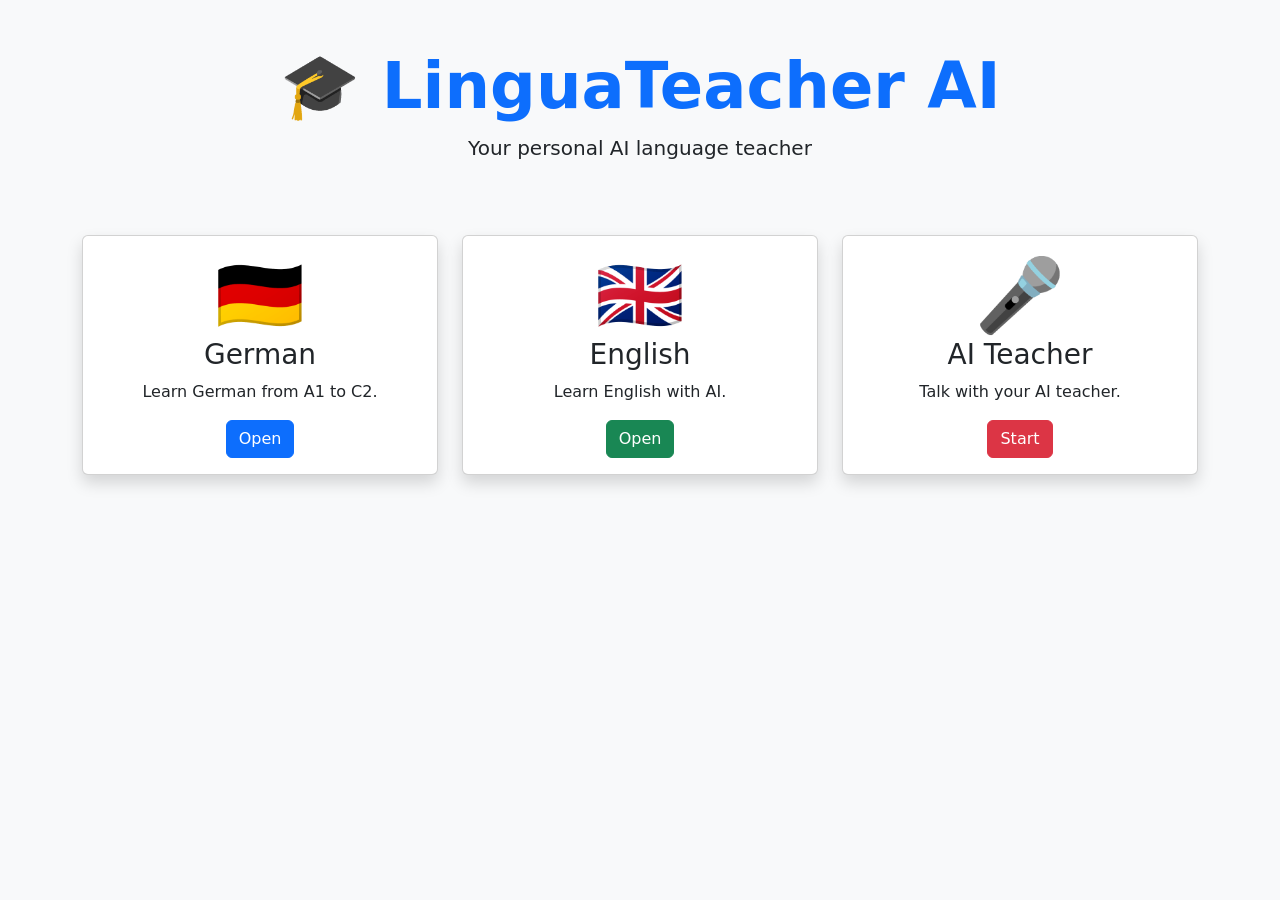
==== backend/app/templates/index.html @ ef992c1b "LinguaTeacher AI ready for deployment" ====
<!DOCTYPE html>
<html lang="en">

<head>

<meta charset="UTF-8">

<meta name="viewport" content="width=device-width, initial-scale=1">

<title>LinguaTeacher AI</title>

<link
href="https://cdn.jsdelivr.net/npm/bootstrap@5.3.7/dist/css/bootstrap.min.css"
rel="stylesheet">

<link
rel="stylesheet"
href="/static/css/style.css">

</head>

<body class="bg-light">

<div class="container py-5">

<div class="text-center">

<h1 class="display-3 fw-bold text-primary">
🎓 LinguaTeacher AI
</h1>

<p class="lead">
Your personal AI language teacher
</p>

</div>

<div class="row mt-5 g-4">

<div class="col-md-4">

<div class="card shadow h-100">

<div class="card-body text-center">

<div class="display-2">
🇩🇪
</div>

<h3>German</h3>

<p>
Learn German from A1 to C2.
</p>

<a href="/german"
class="btn btn-primary">
Open
</a>

</div>

</div>

</div>

<div class="col-md-4">

<div class="card shadow h-100">

<div class="card-body text-center">

<div class="display-2">
🇬🇧
</div>

<h3>English</h3>

<p>
Learn English with AI.
</p>

<a href="/english"
class="btn btn-success">
Open
</a>

</div>

</div>

</div>

<div class="col-md-4">

<div class="card shadow h-100">

<div class="card-body text-center">

<div class="display-2">
🎤
</div>

<h3>AI Teacher</h3>

<p>
Talk with your AI teacher.
</p>

<a href="/ai"
class="btn btn-danger">
Start
</a>

</div>

</div>

</div>

</div>

</div>

<script src="https://cdn.jsdelivr.net/npm/bootstrap@5.3.7/dist/js/bootstrap.bundle.min.js"></script>

</body>

</html>
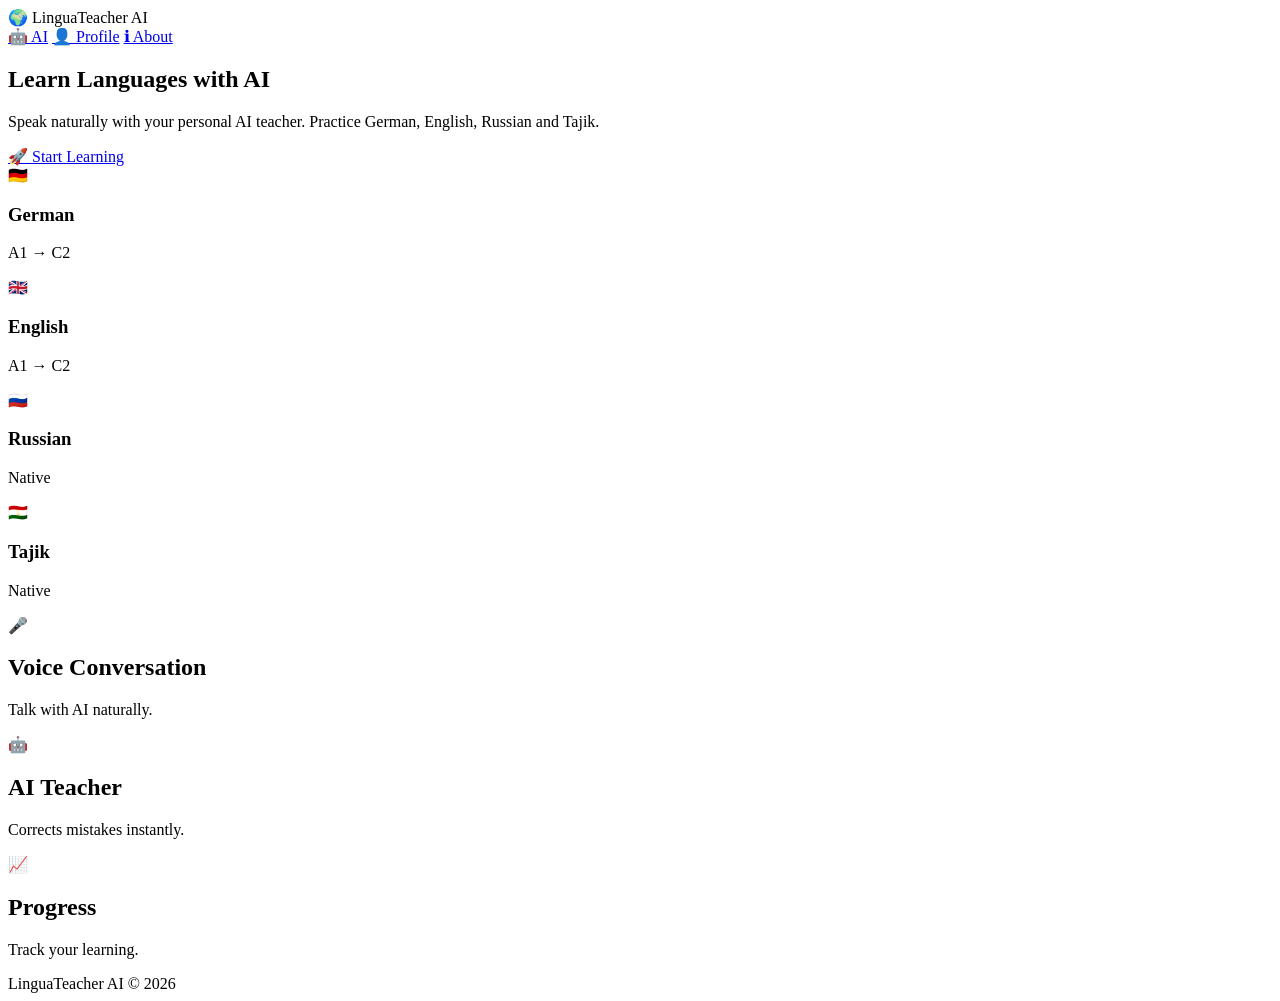
==== commit 6c5e7eb5: "Modern homepage design" ====
--- a/backend/app/templates/index.html
+++ b/backend/app/templates/index.html
@@ -1,128 +1,127 @@
 <!DOCTYPE html>
 <html lang="en">
-
 <head>
 
 <meta charset="UTF-8">
 
-<meta name="viewport" content="width=device-width, initial-scale=1">
+<meta name="viewport" content="width=device-width, initial-scale=1.0">
 
 <title>LinguaTeacher AI</title>
 
-<link
-href="https://cdn.jsdelivr.net/npm/bootstrap@5.3.7/dist/css/bootstrap.min.css"
-rel="stylesheet">
-
-<link
-rel="stylesheet"
-href="/static/css/style.css">
+<link rel="stylesheet" href="/static/css/style.css">
 
 </head>
 
-<body class="bg-light">
+<body>
 
-<div class="container py-5">
+<nav class="topbar">
 
-<div class="text-center">
+<div class="logo">
+🌍 LinguaTeacher AI
+</div>
 
-<h1 class="display-3 fw-bold text-primary">
-🎓 LinguaTeacher AI
+<div class="top-right">
+
+<a href="/ai" class="nav-btn">🤖 AI</a>
+
+<a href="/profile" class="nav-btn">👤 Profile</a>
+
+<a href="/about" class="nav-btn">ℹ About</a>
+
+</div>
+
+</nav>
+
+<section class="hero">
+
+<h1 class="title">
+Learn Languages with AI
 </h1>
 
-<p class="lead">
-Your personal AI language teacher
+<p class="subtitle">
+Speak naturally with your personal AI teacher.
+Practice German, English, Russian and Tajik.
+</p>
+
+<a href="/ai" class="start-btn">
+🚀 Start Learning
+</a>
+
+</section>
+
+<section class="languages">
+
+<div class="language-card">
+🇩🇪
+<h3>German</h3>
+<p>A1 → C2</p>
+</div>
+
+<div class="language-card">
+🇬🇧
+<h3>English</h3>
+<p>A1 → C2</p>
+</div>
+
+<div class="language-card">
+🇷🇺
+<h3>Russian</h3>
+<p>Native</p>
+</div>
+
+<div class="language-card">
+🇹🇯
+<h3>Tajik</h3>
+<p>Native</p>
+</div>
+
+</section>
+
+<section class="features">
+
+<div class="feature-card">
+
+🎤
+
+<h2>Voice Conversation</h2>
+
+<p>
+Talk with AI naturally.
 </p>
 
 </div>
 
-<div class="row mt-5 g-4">
+<div class="feature-card">
 
-<div class="col-md-4">
+🤖
 
-<div class="card shadow h-100">
-
-<div class="card-body text-center">
-
-<div class="display-2">
-🇩🇪
-</div>
-
-<h3>German</h3>
+<h2>AI Teacher</h2>
 
 <p>
-Learn German from A1 to C2.
+Corrects mistakes instantly.
 </p>
-
-<a href="/german"
-class="btn btn-primary">
-Open
-</a>
 
 </div>
 
-</div>
+<div class="feature-card">
+
+📈
+
+<h2>Progress</h2>
+
+<p>
+Track your learning.
+</p>
 
 </div>
 
-<div class="col-md-4">
+</section>
 
-<div class="card shadow h-100">
+<footer>
 
-<div class="card-body text-center">
+LinguaTeacher AI © 2026
 
-<div class="display-2">
-🇬🇧
-</div>
-
-<h3>English</h3>
-
-<p>
-Learn English with AI.
-</p>
-
-<a href="/english"
-class="btn btn-success">
-Open
-</a>
-
-</div>
-
-</div>
-
-</div>
-
-<div class="col-md-4">
-
-<div class="card shadow h-100">
-
-<div class="card-body text-center">
-
-<div class="display-2">
-🎤
-</div>
-
-<h3>AI Teacher</h3>
-
-<p>
-Talk with your AI teacher.
-</p>
-
-<a href="/ai"
-class="btn btn-danger">
-Start
-</a>
-
-</div>
-
-</div>
-
-</div>
-
-</div>
-
-</div>
-
-<script src="https://cdn.jsdelivr.net/npm/bootstrap@5.3.7/dist/js/bootstrap.bundle.min.js"></script>
+</footer>
 
 </body>
 
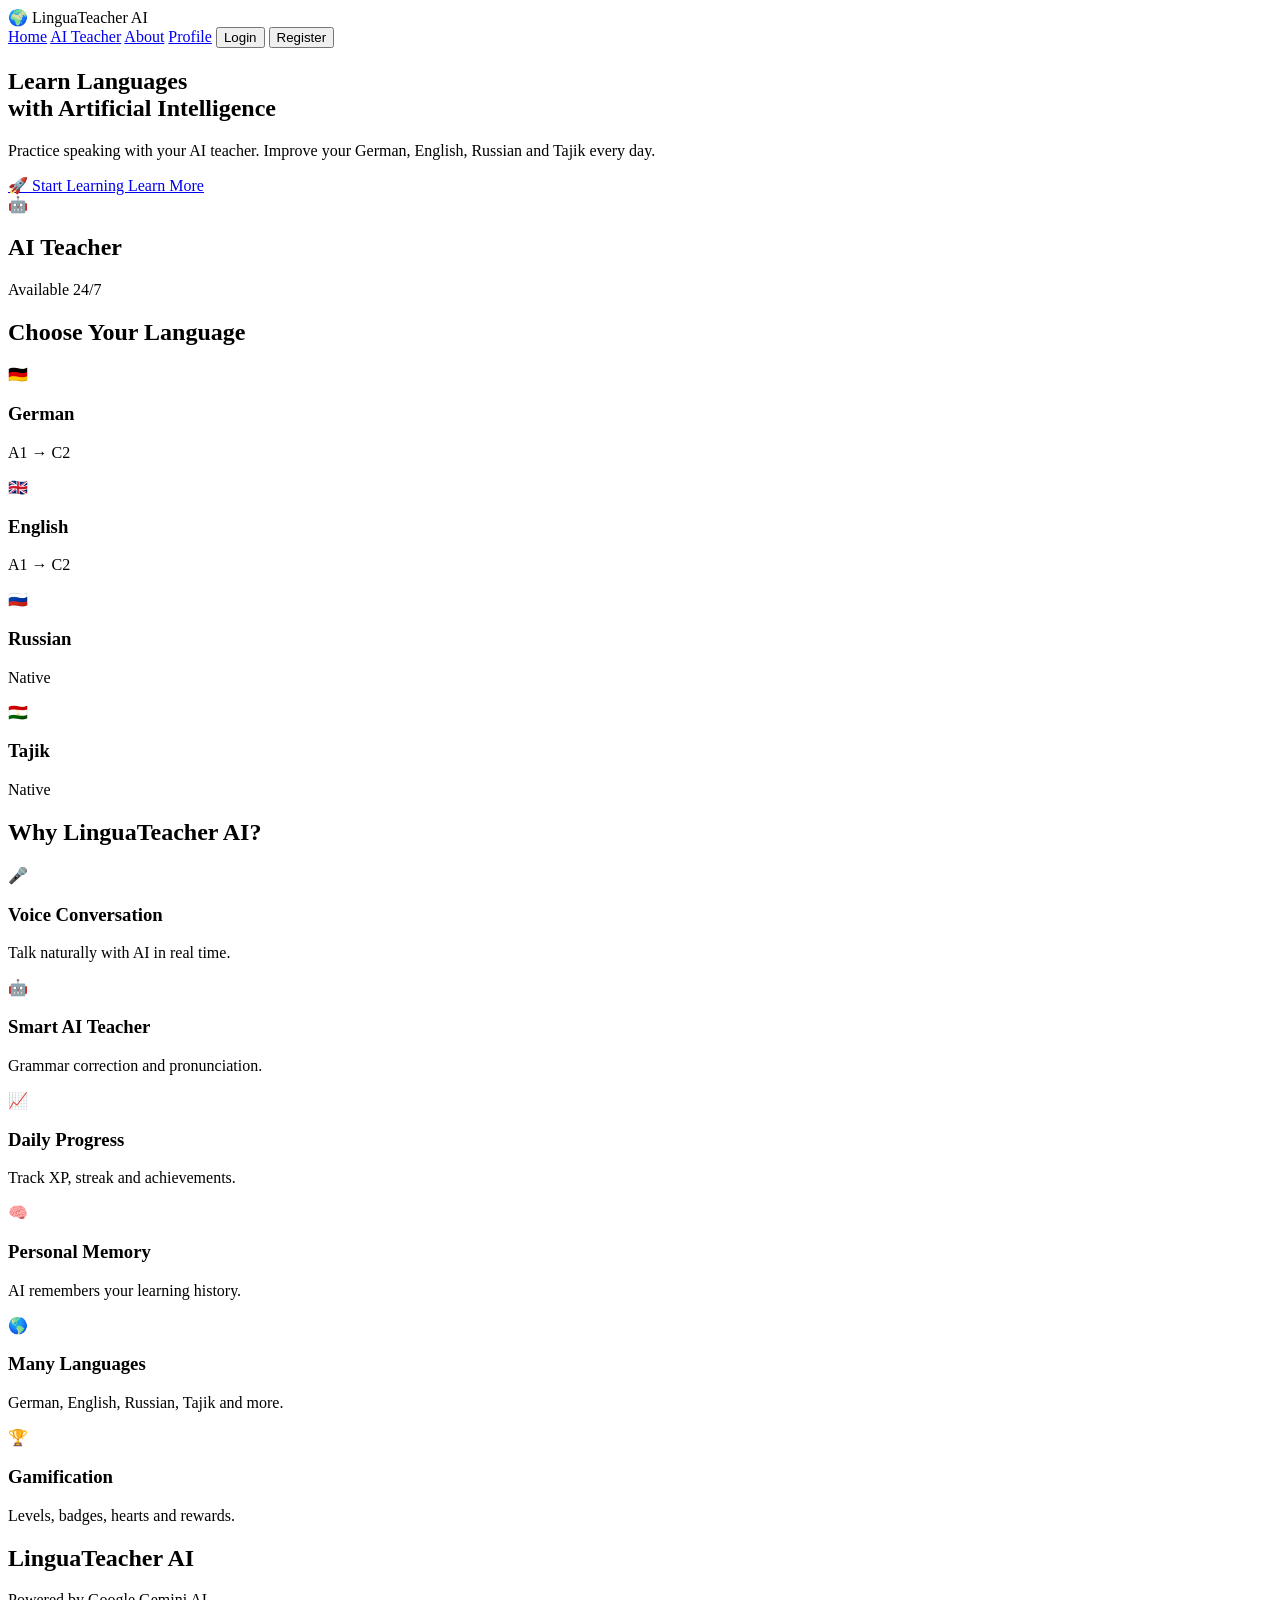
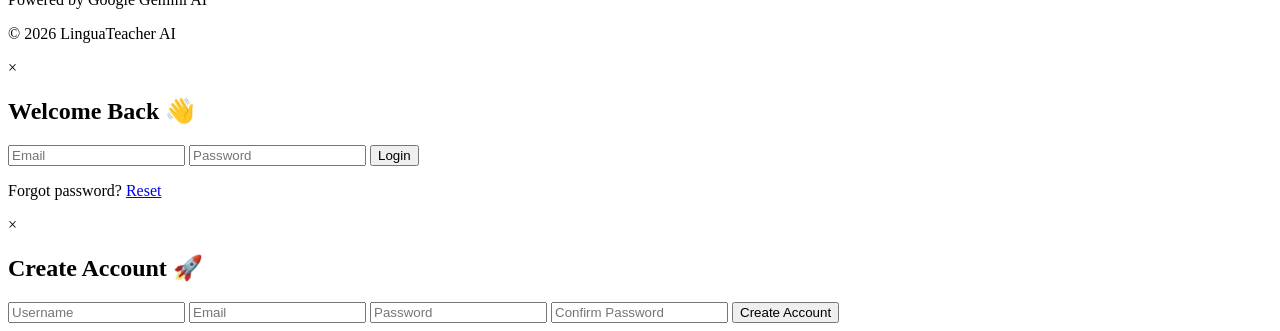
==== commit fae6e18c: "Complete modern UI redesign" ====
--- a/backend/app/templates/index.html
+++ b/backend/app/templates/index.html
@@ -1,5 +1,6 @@
 <!DOCTYPE html>
 <html lang="en">
+
 <head>
 
 <meta charset="UTF-8">
@@ -10,83 +11,193 @@
 
 <link rel="stylesheet" href="/static/css/style.css">
 
+<link href="https://fonts.googleapis.com/css2?family=Poppins:wght@300;400;500;600;700&display=swap" rel="stylesheet">
+
 </head>
 
 <body>
 
-<nav class="topbar">
+<!-- ===================== NAVBAR ===================== -->
+
+<nav class="navbar">
 
 <div class="logo">
+
 🌍 LinguaTeacher AI
-</div>
-
-<div class="top-right">
-
-<a href="/ai" class="nav-btn">🤖 AI</a>
-
-<a href="/profile" class="nav-btn">👤 Profile</a>
-
-<a href="/about" class="nav-btn">ℹ About</a>
+
+</div>
+
+<div class="nav-links">
+
+<a href="/">Home</a>
+
+<a href="/ai">AI Teacher</a>
+
+<a href="/about">About</a>
+
+<a href="/profile">Profile</a>
+
+<button class="login-btn" onclick="openLogin()">
+
+Login
+
+</button>
+
+<button class="register-btn" onclick="openRegister()">
+
+Register
+
+</button>
 
 </div>
 
 </nav>
 
+<!-- ===================== HERO ===================== -->
+
 <section class="hero">
 
-<h1 class="title">
-Learn Languages with AI
+<div class="hero-left">
+
+<h1>
+
+Learn Languages
+
+<br>
+
+with Artificial Intelligence
+
 </h1>
 
-<p class="subtitle">
-Speak naturally with your personal AI teacher.
-Practice German, English, Russian and Tajik.
-</p>
+<p>
+
+Practice speaking with your AI teacher.
+
+Improve your German, English,
+
+Russian and Tajik every day.
+
+</p>
+
+<div class="hero-buttons">
 
 <a href="/ai" class="start-btn">
+
 🚀 Start Learning
+
 </a>
 
+<a href="/about" class="secondary-btn">
+
+Learn More
+
+</a>
+
+</div>
+
+</div>
+
+<div class="hero-right">
+
+<div class="hero-card">
+
+🤖
+
+<h2>
+
+AI Teacher
+
+</h2>
+
+<p>
+
+Available 24/7
+
+</p>
+
+</div>
+
+</div>
+
 </section>
 
+<!-- ===================== LANGUAGES ===================== -->
+
 <section class="languages">
 
+<h2>
+
+Choose Your Language
+
+</h2>
+
+<div class="language-grid">
+    <div class="language-card">
+
+🇩🇪
+
+<h3>German</h3>
+
+<p>A1 → C2</p>
+
+</div>
+
 <div class="language-card">
-🇩🇪
-<h3>German</h3>
+
+🇬🇧
+
+<h3>English</h3>
+
 <p>A1 → C2</p>
+
 </div>
 
 <div class="language-card">
-🇬🇧
-<h3>English</h3>
-<p>A1 → C2</p>
+
+🇷🇺
+
+<h3>Russian</h3>
+
+<p>Native</p>
+
 </div>
 
 <div class="language-card">
-🇷🇺
-<h3>Russian</h3>
+
+🇹🇯
+
+<h3>Tajik</h3>
+
 <p>Native</p>
-</div>
-
-<div class="language-card">
-🇹🇯
-<h3>Tajik</h3>
-<p>Native</p>
+
+</div>
+
 </div>
 
 </section>
 
+<!-- ================= FEATURES ================= -->
+
 <section class="features">
 
+<h2>
+
+Why LinguaTeacher AI?
+
+</h2>
+
+<div class="feature-grid">
+
 <div class="feature-card">
 
 🎤
 
-<h2>Voice Conversation</h2>
-
-<p>
-Talk with AI naturally.
+<h3>Voice Conversation</h3>
+
+<p>
+
+Talk naturally with AI in real time.
+
 </p>
 
 </div>
@@ -95,10 +206,12 @@
 
 🤖
 
-<h2>AI Teacher</h2>
-
-<p>
-Corrects mistakes instantly.
+<h3>Smart AI Teacher</h3>
+
+<p>
+
+Grammar correction and pronunciation.
+
 </p>
 
 </div>
@@ -107,21 +220,232 @@
 
 📈
 
-<h2>Progress</h2>
-
-<p>
-Track your learning.
-</p>
+<h3>Daily Progress</h3>
+
+<p>
+
+Track XP, streak and achievements.
+
+</p>
+
+</div>
+
+<div class="feature-card">
+
+🧠
+
+<h3>Personal Memory</h3>
+
+<p>
+
+AI remembers your learning history.
+
+</p>
+
+</div>
+
+<div class="feature-card">
+
+🌎
+
+<h3>Many Languages</h3>
+
+<p>
+
+German, English, Russian, Tajik and more.
+
+</p>
+
+</div>
+
+<div class="feature-card">
+
+🏆
+
+<h3>Gamification</h3>
+
+<p>
+
+Levels, badges, hearts and rewards.
+
+</p>
+
+</div>
 
 </div>
 
 </section>
 
+<!-- ================= FOOTER ================= -->
+
 <footer>
 
-LinguaTeacher AI © 2026
+<div class="footer-content">
+
+<h2>
+
+LinguaTeacher AI
+
+</h2>
+
+<p>
+
+Powered by Google Gemini AI
+
+</p>
+
+<p>
+
+© 2026 LinguaTeacher AI
+
+</p>
+
+</div>
 
 </footer>
+<!-- ================= LOGIN MODAL ================= -->
+
+<div id="loginModal" class="modal">
+
+<div class="modal-content">
+
+<span class="close" onclick="closeLogin()">&times;</span>
+
+<h2>Welcome Back 👋</h2>
+
+<form action="/login" method="post">
+
+<input
+type="email"
+name="email"
+placeholder="Email"
+required>
+
+<input
+type="password"
+name="password"
+placeholder="Password"
+required>
+
+<button type="submit">
+
+Login
+
+</button>
+
+</form>
+
+<p>
+
+Forgot password?
+
+<a href="/forgot-password">
+
+Reset
+
+</a>
+
+</p>
+
+</div>
+
+</div>
+
+<!-- ================= REGISTER MODAL ================= -->
+
+<div id="registerModal" class="modal">
+
+<div class="modal-content">
+
+<span class="close" onclick="closeRegister()">&times;</span>
+
+<h2>Create Account 🚀</h2>
+
+<form action="/register" method="post">
+
+<input
+type="text"
+name="username"
+placeholder="Username"
+required>
+
+<input
+type="email"
+name="email"
+placeholder="Email"
+required>
+
+<input
+type="password"
+name="password"
+placeholder="Password"
+required>
+
+<input
+type="password"
+name="confirm_password"
+placeholder="Confirm Password"
+required>
+
+<button type="submit">
+
+Create Account
+
+</button>
+
+</form>
+
+</div>
+
+</div>
+
+<script>
+
+function openLogin(){
+
+document.getElementById("loginModal").style.display="flex";
+
+}
+
+function closeLogin(){
+
+document.getElementById("loginModal").style.display="none";
+
+}
+
+function openRegister(){
+
+document.getElementById("registerModal").style.display="flex";
+
+}
+
+function closeRegister(){
+
+document.getElementById("registerModal").style.display="none";
+
+}
+
+window.onclick=function(event){
+
+const login=document.getElementById("loginModal");
+
+const register=document.getElementById("registerModal");
+
+if(event.target==login){
+
+login.style.display="none";
+
+}
+
+if(event.target==register){
+
+register.style.display="none";
+
+}
+
+}
+
+</script>
 
 </body>
 
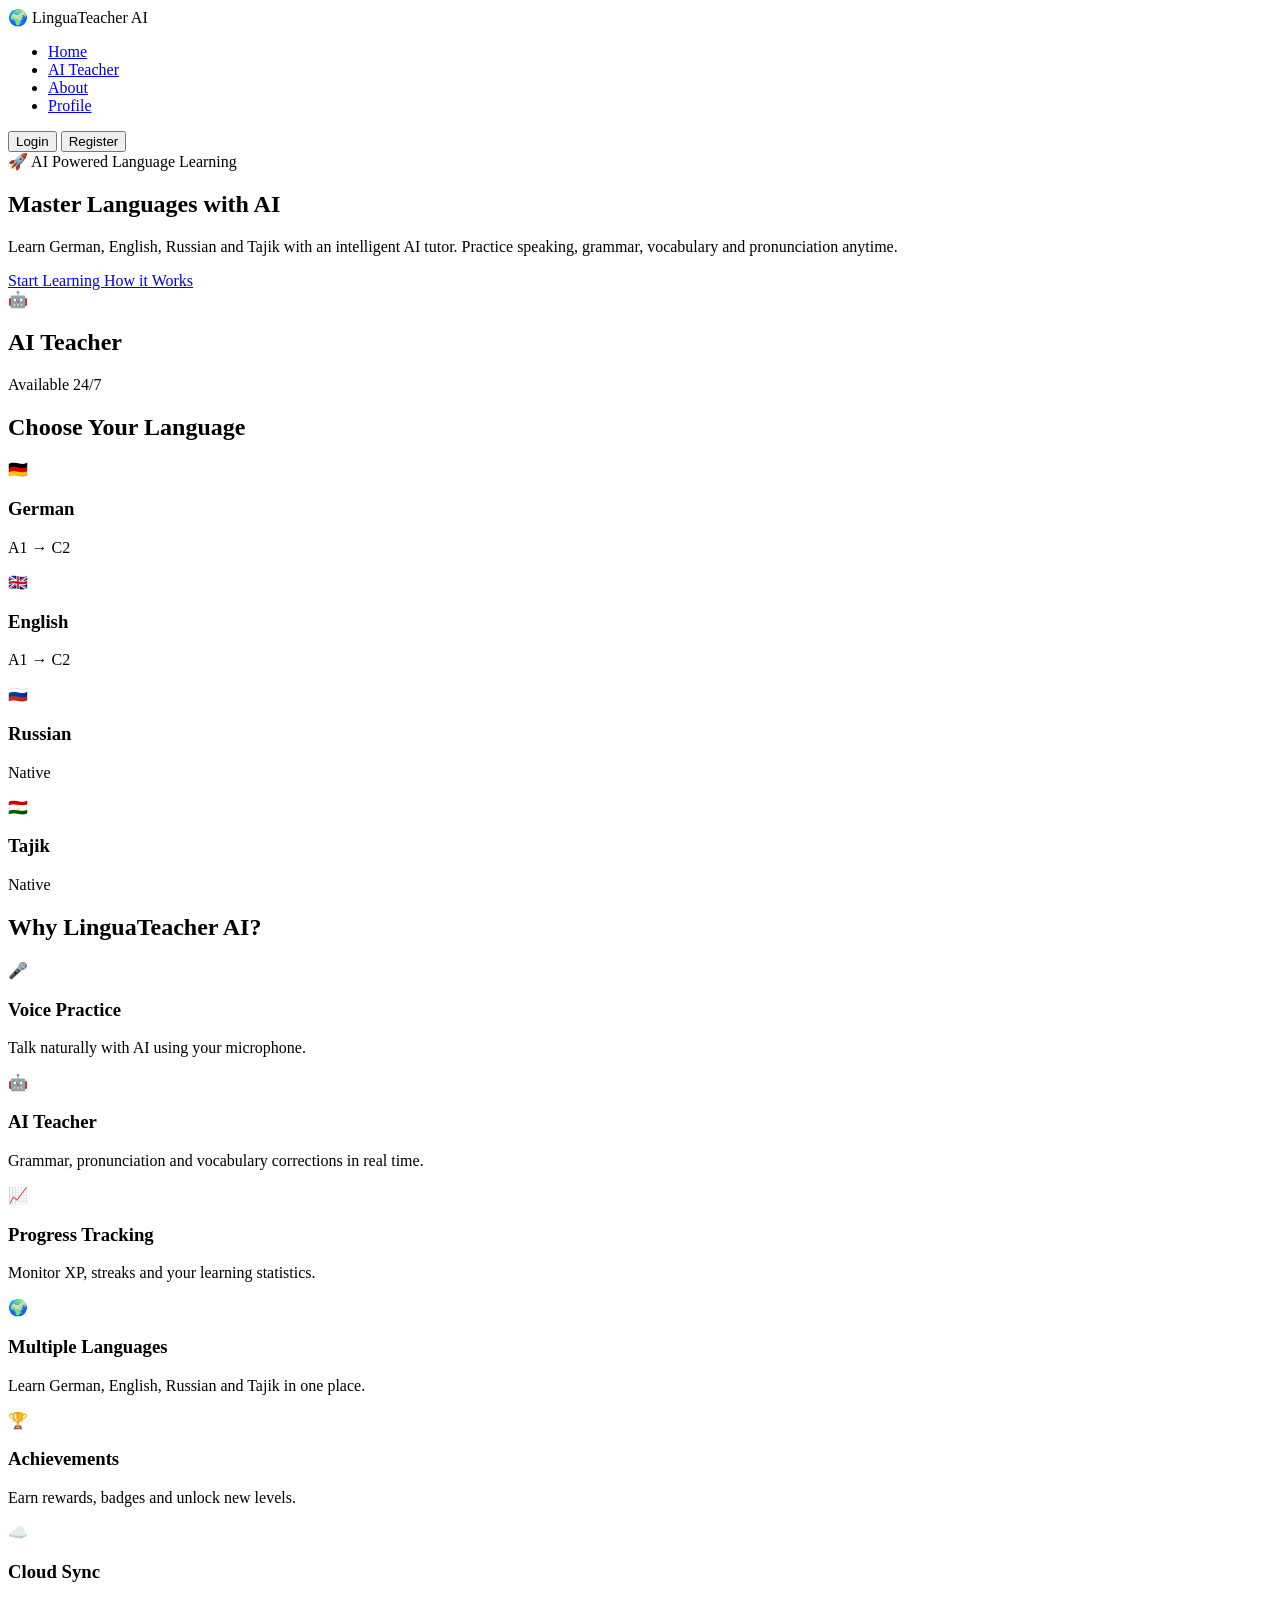
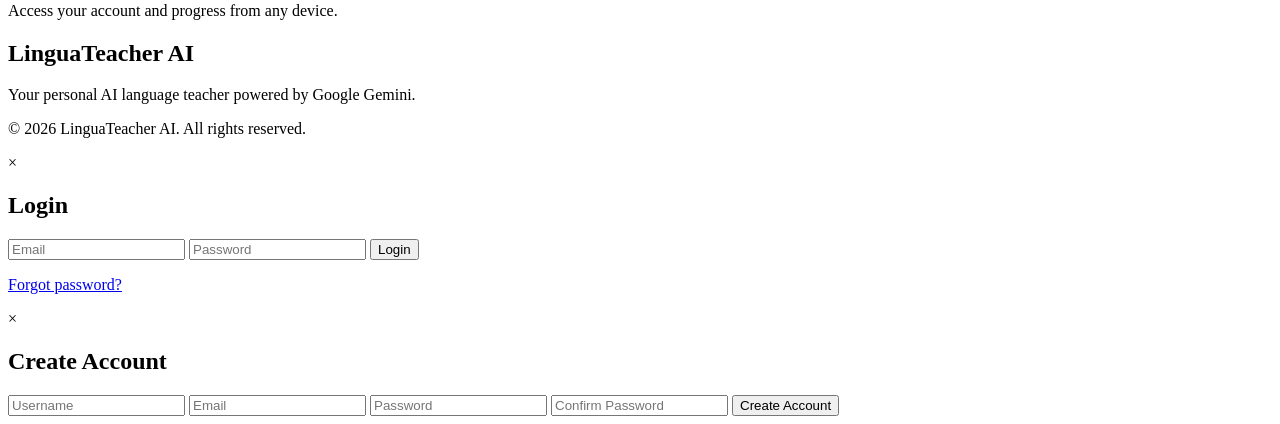
==== commit 3caf74d4: "Create completely new homepage V3" ====
--- a/backend/app/templates/index.html
+++ b/backend/app/templates/index.html
@@ -9,17 +9,23 @@
 
 <title>LinguaTeacher AI</title>
 
+<link rel="preconnect" href="https://fonts.googleapis.com">
+
+<link rel="preconnect" href="https://fonts.gstatic.com" crossorigin>
+
+<link href="https://fonts.googleapis.com/css2?family=Poppins:wght@300;400;500;600;700;800&display=swap" rel="stylesheet">
+
 <link rel="stylesheet" href="/static/css/style.css">
 
-<link href="https://fonts.googleapis.com/css2?family=Poppins:wght@300;400;500;600;700&display=swap" rel="stylesheet">
-
 </head>
 
 <body>
 
-<!-- ===================== NAVBAR ===================== -->
-
-<nav class="navbar">
+<!-- ================= NAVBAR ================= -->
+
+<header class="navbar">
+
+<div class="container">
 
 <div class="logo">
 
@@ -27,23 +33,31 @@
 
 </div>
 
-<div class="nav-links">
-
-<a href="/">Home</a>
-
-<a href="/ai">AI Teacher</a>
-
-<a href="/about">About</a>
-
-<a href="/profile">Profile</a>
-
-<button class="login-btn" onclick="openLogin()">
+<nav>
+
+<ul class="menu">
+
+<li><a href="/">Home</a></li>
+
+<li><a href="/ai">AI Teacher</a></li>
+
+<li><a href="/about">About</a></li>
+
+<li><a href="/profile">Profile</a></li>
+
+</ul>
+
+</nav>
+
+<div class="auth-buttons">
+
+<button class="btn-login" onclick="openLogin()">
 
 Login
 
 </button>
 
-<button class="register-btn" onclick="openRegister()">
+<button class="btn-register" onclick="openRegister()">
 
 Register
 
@@ -51,45 +65,51 @@
 
 </div>
 
-</nav>
-
-<!-- ===================== HERO ===================== -->
+</div>
+
+</header>
+
+<!-- ================= HERO ================= -->
 
 <section class="hero">
 
-<div class="hero-left">
+<div class="container hero-content">
+
+<div class="hero-text">
+
+<span class="badge">
+
+🚀 AI Powered Language Learning
+
+</span>
 
 <h1>
 
-Learn Languages
-
-<br>
-
-with Artificial Intelligence
+Master Languages
+
+with AI
 
 </h1>
 
 <p>
 
-Practice speaking with your AI teacher.
-
-Improve your German, English,
-
-Russian and Tajik every day.
+Learn German, English, Russian and Tajik with an intelligent AI tutor.
+
+Practice speaking, grammar, vocabulary and pronunciation anytime.
 
 </p>
 
 <div class="hero-buttons">
 
-<a href="/ai" class="start-btn">
-
-🚀 Start Learning
+<a href="/ai" class="btn-primary">
+
+Start Learning
 
 </a>
 
-<a href="/about" class="secondary-btn">
-
-Learn More
+<a href="/about" class="btn-secondary">
+
+How it Works
 
 </a>
 
@@ -97,12 +117,16 @@
 
 </div>
 
-<div class="hero-right">
-
-<div class="hero-card">
+<div class="hero-image">
+
+<div class="ai-card">
+
+<div class="robot">
 
 🤖
 
+</div>
+
 <h2>
 
 AI Teacher
@@ -119,12 +143,15 @@
 
 </div>
 
+</div>
+
 </section>
-
-<!-- ===================== LANGUAGES ===================== -->
+<!-- ================= LANGUAGES ================= -->
 
 <section class="languages">
 
+<div class="container">
+
 <h2>
 
 Choose Your Language
@@ -132,9 +159,10 @@
 </h2>
 
 <div class="language-grid">
-    <div class="language-card">
-
-🇩🇪
+
+<div class="language-card">
+
+<div class="flag">🇩🇪</div>
 
 <h3>German</h3>
 
@@ -144,7 +172,7 @@
 
 <div class="language-card">
 
-🇬🇧
+<div class="flag">🇬🇧</div>
 
 <h3>English</h3>
 
@@ -154,7 +182,7 @@
 
 <div class="language-card">
 
-🇷🇺
+<div class="flag">🇷🇺</div>
 
 <h3>Russian</h3>
 
@@ -164,7 +192,7 @@
 
 <div class="language-card">
 
-🇹🇯
+<div class="flag">🇹🇯</div>
 
 <h3>Tajik</h3>
 
@@ -174,12 +202,16 @@
 
 </div>
 
+</div>
+
 </section>
 
 <!-- ================= FEATURES ================= -->
 
 <section class="features">
 
+<div class="container">
+
 <h2>
 
 Why LinguaTeacher AI?
@@ -190,128 +222,122 @@
 
 <div class="feature-card">
 
-🎤
-
-<h3>Voice Conversation</h3>
-
-<p>
-
-Talk naturally with AI in real time.
-
-</p>
-
-</div>
-
-<div class="feature-card">
-
-🤖
-
-<h3>Smart AI Teacher</h3>
-
-<p>
-
-Grammar correction and pronunciation.
-
-</p>
-
-</div>
-
-<div class="feature-card">
-
-📈
-
-<h3>Daily Progress</h3>
-
-<p>
-
-Track XP, streak and achievements.
-
-</p>
-
-</div>
-
-<div class="feature-card">
-
-🧠
-
-<h3>Personal Memory</h3>
-
-<p>
-
-AI remembers your learning history.
-
-</p>
-
-</div>
-
-<div class="feature-card">
-
-🌎
-
-<h3>Many Languages</h3>
-
-<p>
-
-German, English, Russian, Tajik and more.
-
-</p>
-
-</div>
-
-<div class="feature-card">
-
-🏆
-
-<h3>Gamification</h3>
-
-<p>
-
-Levels, badges, hearts and rewards.
-
-</p>
+<span>🎤</span>
+
+<h3>Voice Practice</h3>
+
+<p>
+
+Talk naturally with AI using your microphone.
+
+</p>
+
+</div>
+
+<div class="feature-card">
+
+<span>🤖</span>
+
+<h3>AI Teacher</h3>
+
+<p>
+
+Grammar, pronunciation and vocabulary corrections in real time.
+
+</p>
+
+</div>
+
+<div class="feature-card">
+
+<span>📈</span>
+
+<h3>Progress Tracking</h3>
+
+<p>
+
+Monitor XP, streaks and your learning statistics.
+
+</p>
+
+</div>
+
+<div class="feature-card">
+
+<span>🌍</span>
+
+<h3>Multiple Languages</h3>
+
+<p>
+
+Learn German, English, Russian and Tajik in one place.
+
+</p>
+
+</div>
+
+<div class="feature-card">
+
+<span>🏆</span>
+
+<h3>Achievements</h3>
+
+<p>
+
+Earn rewards, badges and unlock new levels.
+
+</p>
+
+</div>
+
+<div class="feature-card">
+
+<span>☁️</span>
+
+<h3>Cloud Sync</h3>
+
+<p>
+
+Access your account and progress from any device.
+
+</p>
+
+</div>
 
 </div>
 
 </div>
 
 </section>
-
 <!-- ================= FOOTER ================= -->
 
 <footer>
 
-<div class="footer-content">
-
-<h2>
-
-LinguaTeacher AI
-
-</h2>
-
-<p>
-
-Powered by Google Gemini AI
-
-</p>
-
-<p>
-
-© 2026 LinguaTeacher AI
-
+<div class="container footer-content">
+
+<h2>LinguaTeacher AI</h2>
+
+<p>
+Your personal AI language teacher powered by Google Gemini.
+</p>
+
+<p>
+© 2026 LinguaTeacher AI. All rights reserved.
 </p>
 
 </div>
 
 </footer>
+
 <!-- ================= LOGIN MODAL ================= -->
 
 <div id="loginModal" class="modal">
 
-<div class="modal-content">
+<div class="modal-box">
 
 <span class="close" onclick="closeLogin()">&times;</span>
 
-<h2>Welcome Back 👋</h2>
+<h2>Login</h2>
 
 <form action="/login" method="post">
 
@@ -337,12 +363,10 @@
 
 <p>
 
+<a href="/forgot-password">
+
 Forgot password?
 
-<a href="/forgot-password">
-
-Reset
-
 </a>
 
 </p>
@@ -355,11 +379,11 @@
 
 <div id="registerModal" class="modal">
 
-<div class="modal-content">
+<div class="modal-box">
 
 <span class="close" onclick="closeRegister()">&times;</span>
 
-<h2>Create Account 🚀</h2>
+<h2>Create Account</h2>
 
 <form action="/register" method="post">
 
@@ -402,45 +426,32 @@
 <script>
 
 function openLogin(){
-
 document.getElementById("loginModal").style.display="flex";
-
 }
 
 function closeLogin(){
-
 document.getElementById("loginModal").style.display="none";
-
 }
 
 function openRegister(){
-
 document.getElementById("registerModal").style.display="flex";
-
 }
 
 function closeRegister(){
-
 document.getElementById("registerModal").style.display="none";
-
-}
-
-window.onclick=function(event){
+}
+
+window.onclick=function(e){
 
 const login=document.getElementById("loginModal");
-
 const register=document.getElementById("registerModal");
 
-if(event.target==login){
-
+if(e.target===login){
 login.style.display="none";
-
-}
-
-if(event.target==register){
-
+}
+
+if(e.target===register){
 register.style.display="none";
-
 }
 
 }
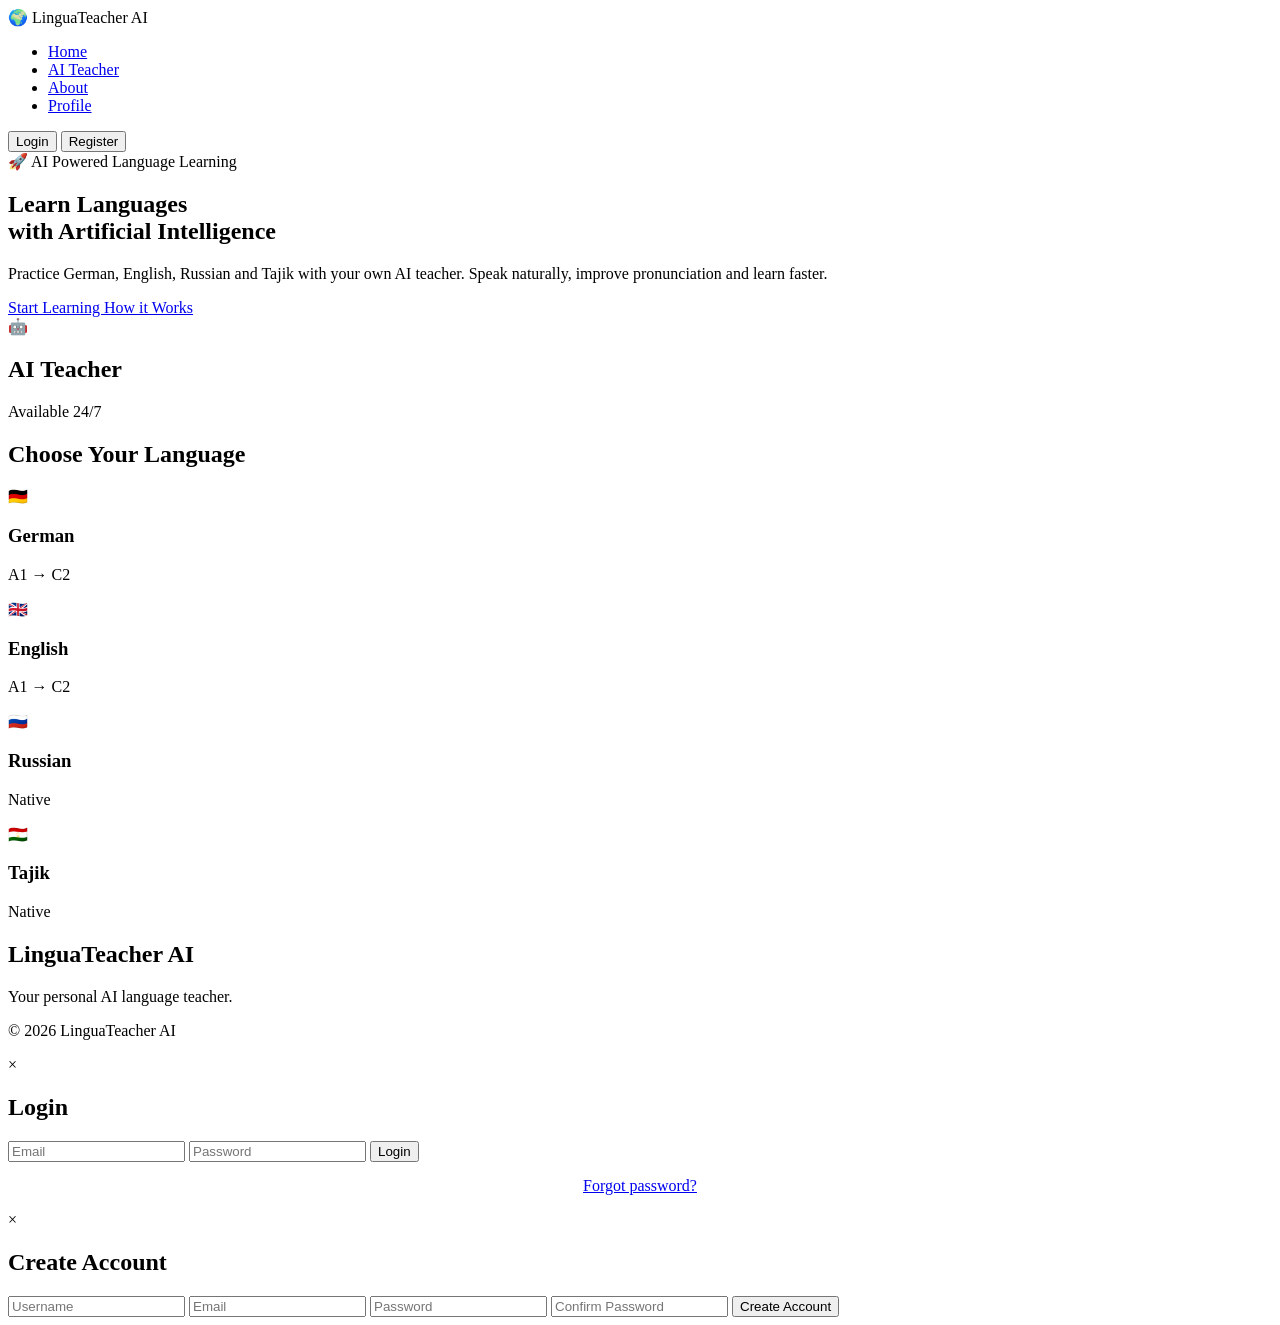
==== commit 08df44b0: "Update homepage UI" ====
--- a/backend/app/templates/index.html
+++ b/backend/app/templates/index.html
@@ -4,13 +4,11 @@
 <head>
 
 <meta charset="UTF-8">
-
 <meta name="viewport" content="width=device-width, initial-scale=1.0">
 
 <title>LinguaTeacher AI</title>
 
 <link rel="preconnect" href="https://fonts.googleapis.com">
-
 <link rel="preconnect" href="https://fonts.gstatic.com" crossorigin>
 
 <link href="https://fonts.googleapis.com/css2?family=Poppins:wght@300;400;500;600;700;800&display=swap" rel="stylesheet">
@@ -21,8 +19,6 @@
 
 <body>
 
-<!-- ================= NAVBAR ================= -->
-
 <header class="navbar">
 
 <div class="container">
@@ -69,13 +65,11 @@
 
 </header>
 
-<!-- ================= HERO ================= -->
-
 <section class="hero">
 
 <div class="container hero-content">
 
-<div class="hero-text">
+<div class="hero-left">
 
 <span class="badge">
 
@@ -85,17 +79,17 @@
 
 <h1>
 
-Master Languages
-
-with AI
+Learn Languages<br>
+
+with Artificial Intelligence
 
 </h1>
 
 <p>
 
-Learn German, English, Russian and Tajik with an intelligent AI tutor.
-
-Practice speaking, grammar, vocabulary and pronunciation anytime.
+Practice German, English, Russian and Tajik with your own AI teacher.
+
+Speak naturally, improve pronunciation and learn faster.
 
 </p>
 
@@ -117,7 +111,7 @@
 
 </div>
 
-<div class="hero-image">
+<div class="hero-right">
 
 <div class="ai-card">
 
@@ -127,17 +121,9 @@
 
 </div>
 
-<h2>
-
-AI Teacher
-
-</h2>
-
-<p>
-
-Available 24/7
-
-</p>
+<h2>AI Teacher</h2>
+
+<p>Available 24/7</p>
 
 </div>
 
@@ -146,58 +132,37 @@
 </div>
 
 </section>
-<!-- ================= LANGUAGES ================= -->
 
 <section class="languages">
 
 <div class="container">
 
-<h2>
-
-Choose Your Language
-
-</h2>
+<h2>Choose Your Language</h2>
 
 <div class="language-grid">
 
 <div class="language-card">
-
 <div class="flag">🇩🇪</div>
-
 <h3>German</h3>
-
 <p>A1 → C2</p>
-
-</div>
-
-<div class="language-card">
-
+</div>
+
+<div class="language-card">
 <div class="flag">🇬🇧</div>
-
 <h3>English</h3>
-
 <p>A1 → C2</p>
-
-</div>
-
-<div class="language-card">
-
+</div>
+
+<div class="language-card">
 <div class="flag">🇷🇺</div>
-
 <h3>Russian</h3>
-
 <p>Native</p>
-
-</div>
-
-<div class="language-card">
-
+</div>
+
+<div class="language-card">
 <div class="flag">🇹🇯</div>
-
 <h3>Tajik</h3>
-
 <p>Native</p>
-
 </div>
 
 </div>
@@ -206,130 +171,20 @@
 
 </section>
 
-<!-- ================= FEATURES ================= -->
-
-<section class="features">
+<footer>
 
 <div class="container">
 
-<h2>
-
-Why LinguaTeacher AI?
-
-</h2>
-
-<div class="feature-grid">
-
-<div class="feature-card">
-
-<span>🎤</span>
-
-<h3>Voice Practice</h3>
-
-<p>
-
-Talk naturally with AI using your microphone.
-
-</p>
-
-</div>
-
-<div class="feature-card">
-
-<span>🤖</span>
-
-<h3>AI Teacher</h3>
-
-<p>
-
-Grammar, pronunciation and vocabulary corrections in real time.
-
-</p>
-
-</div>
-
-<div class="feature-card">
-
-<span>📈</span>
-
-<h3>Progress Tracking</h3>
-
-<p>
-
-Monitor XP, streaks and your learning statistics.
-
-</p>
-
-</div>
-
-<div class="feature-card">
-
-<span>🌍</span>
-
-<h3>Multiple Languages</h3>
-
-<p>
-
-Learn German, English, Russian and Tajik in one place.
-
-</p>
-
-</div>
-
-<div class="feature-card">
-
-<span>🏆</span>
-
-<h3>Achievements</h3>
-
-<p>
-
-Earn rewards, badges and unlock new levels.
-
-</p>
-
-</div>
-
-<div class="feature-card">
-
-<span>☁️</span>
-
-<h3>Cloud Sync</h3>
-
-<p>
-
-Access your account and progress from any device.
-
-</p>
-
-</div>
-
-</div>
-
-</div>
-
-</section>
-<!-- ================= FOOTER ================= -->
-
-<footer>
-
-<div class="container footer-content">
-
 <h2>LinguaTeacher AI</h2>
 
-<p>
-Your personal AI language teacher powered by Google Gemini.
-</p>
-
-<p>
-© 2026 LinguaTeacher AI. All rights reserved.
-</p>
+<p>Your personal AI language teacher.</p>
+
+<p>© 2026 LinguaTeacher AI</p>
 
 </div>
 
 </footer>
-
-<!-- ================= LOGIN MODAL ================= -->
+<!-- LOGIN MODAL -->
 
 <div id="loginModal" class="modal">
 
@@ -354,19 +209,15 @@
 required>
 
 <button type="submit">
-
 Login
-
 </button>
 
 </form>
 
-<p>
+<p style="margin-top:15px;text-align:center;">
 
 <a href="/forgot-password">
-
 Forgot password?
-
 </a>
 
 </p>
@@ -375,7 +226,7 @@
 
 </div>
 
-<!-- ================= REGISTER MODAL ================= -->
+<!-- REGISTER MODAL -->
 
 <div id="registerModal" class="modal">
 
@@ -412,9 +263,7 @@
 required>
 
 <button type="submit">
-
 Create Account
-
 </button>
 
 </form>
@@ -422,41 +271,7 @@
 </div>
 
 </div>
-
-<script>
-
-function openLogin(){
-document.getElementById("loginModal").style.display="flex";
-}
-
-function closeLogin(){
-document.getElementById("loginModal").style.display="none";
-}
-
-function openRegister(){
-document.getElementById("registerModal").style.display="flex";
-}
-
-function closeRegister(){
-document.getElementById("registerModal").style.display="none";
-}
-
-window.onclick=function(e){
-
-const login=document.getElementById("loginModal");
-const register=document.getElementById("registerModal");
-
-if(e.target===login){
-login.style.display="none";
-}
-
-if(e.target===register){
-register.style.display="none";
-}
-
-}
-
-</script>
+<script src="/static/js/main.js"></script>
 
 </body>
 
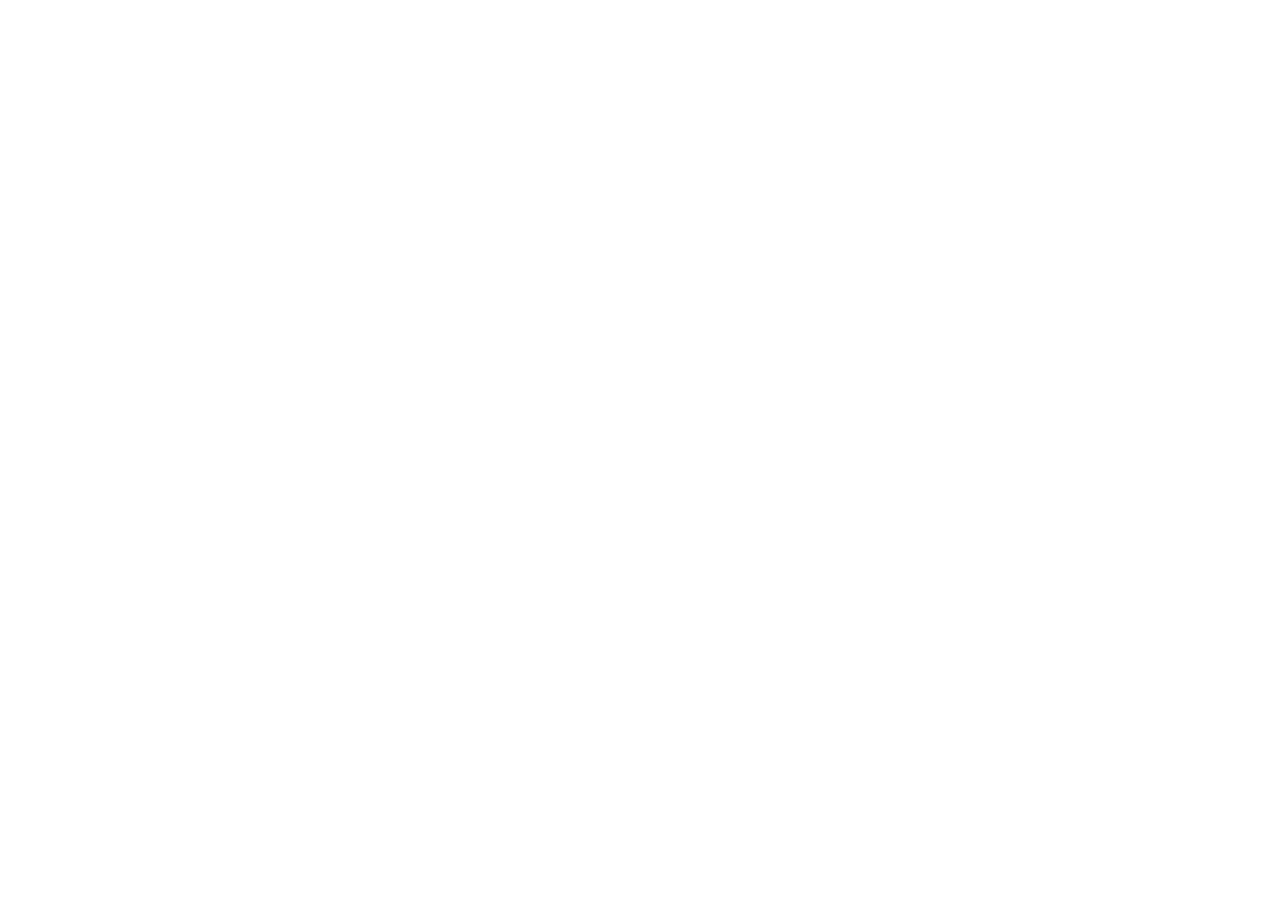
==== commit 001ba8de: "Professional homepage redesign" ====
--- a/backend/app/templates/index.html
+++ b/backend/app/templates/index.html
@@ -4,11 +4,13 @@
 <head>
 
 <meta charset="UTF-8">
+
 <meta name="viewport" content="width=device-width, initial-scale=1.0">
 
 <title>LinguaTeacher AI</title>
 
 <link rel="preconnect" href="https://fonts.googleapis.com">
+
 <link rel="preconnect" href="https://fonts.gstatic.com" crossorigin>
 
 <link href="https://fonts.googleapis.com/css2?family=Poppins:wght@300;400;500;600;700;800&display=swap" rel="stylesheet">
@@ -19,258 +21,32 @@
 
 <body>
 
-<header class="navbar">
+<div class="page">
 
-<div class="container">
+<header id="navbar"></header>
 
-<div class="logo">
+<main>
 
-🌍 LinguaTeacher AI
+<section id="hero"></section>
+
+<section id="languages"></section>
+
+<section id="features"></section>
+
+</main>
+
+<footer id="footer"></footer>
 
 </div>
 
-<nav>
+<!-- Login Modal -->
 
-<ul class="menu">
+<div id="loginModal" class="modal"></div>
 
-<li><a href="/">Home</a></li>
+<!-- Register Modal -->
 
-<li><a href="/ai">AI Teacher</a></li>
+<div id="registerModal" class="modal"></div>
 
-<li><a href="/about">About</a></li>
-
-<li><a href="/profile">Profile</a></li>
-
-</ul>
-
-</nav>
-
-<div class="auth-buttons">
-
-<button class="btn-login" onclick="openLogin()">
-
-Login
-
-</button>
-
-<button class="btn-register" onclick="openRegister()">
-
-Register
-
-</button>
-
-</div>
-
-</div>
-
-</header>
-
-<section class="hero">
-
-<div class="container hero-content">
-
-<div class="hero-left">
-
-<span class="badge">
-
-🚀 AI Powered Language Learning
-
-</span>
-
-<h1>
-
-Learn Languages<br>
-
-with Artificial Intelligence
-
-</h1>
-
-<p>
-
-Practice German, English, Russian and Tajik with your own AI teacher.
-
-Speak naturally, improve pronunciation and learn faster.
-
-</p>
-
-<div class="hero-buttons">
-
-<a href="/ai" class="btn-primary">
-
-Start Learning
-
-</a>
-
-<a href="/about" class="btn-secondary">
-
-How it Works
-
-</a>
-
-</div>
-
-</div>
-
-<div class="hero-right">
-
-<div class="ai-card">
-
-<div class="robot">
-
-🤖
-
-</div>
-
-<h2>AI Teacher</h2>
-
-<p>Available 24/7</p>
-
-</div>
-
-</div>
-
-</div>
-
-</section>
-
-<section class="languages">
-
-<div class="container">
-
-<h2>Choose Your Language</h2>
-
-<div class="language-grid">
-
-<div class="language-card">
-<div class="flag">🇩🇪</div>
-<h3>German</h3>
-<p>A1 → C2</p>
-</div>
-
-<div class="language-card">
-<div class="flag">🇬🇧</div>
-<h3>English</h3>
-<p>A1 → C2</p>
-</div>
-
-<div class="language-card">
-<div class="flag">🇷🇺</div>
-<h3>Russian</h3>
-<p>Native</p>
-</div>
-
-<div class="language-card">
-<div class="flag">🇹🇯</div>
-<h3>Tajik</h3>
-<p>Native</p>
-</div>
-
-</div>
-
-</div>
-
-</section>
-
-<footer>
-
-<div class="container">
-
-<h2>LinguaTeacher AI</h2>
-
-<p>Your personal AI language teacher.</p>
-
-<p>© 2026 LinguaTeacher AI</p>
-
-</div>
-
-</footer>
-<!-- LOGIN MODAL -->
-
-<div id="loginModal" class="modal">
-
-<div class="modal-box">
-
-<span class="close" onclick="closeLogin()">&times;</span>
-
-<h2>Login</h2>
-
-<form action="/login" method="post">
-
-<input
-type="email"
-name="email"
-placeholder="Email"
-required>
-
-<input
-type="password"
-name="password"
-placeholder="Password"
-required>
-
-<button type="submit">
-Login
-</button>
-
-</form>
-
-<p style="margin-top:15px;text-align:center;">
-
-<a href="/forgot-password">
-Forgot password?
-</a>
-
-</p>
-
-</div>
-
-</div>
-
-<!-- REGISTER MODAL -->
-
-<div id="registerModal" class="modal">
-
-<div class="modal-box">
-
-<span class="close" onclick="closeRegister()">&times;</span>
-
-<h2>Create Account</h2>
-
-<form action="/register" method="post">
-
-<input
-type="text"
-name="username"
-placeholder="Username"
-required>
-
-<input
-type="email"
-name="email"
-placeholder="Email"
-required>
-
-<input
-type="password"
-name="password"
-placeholder="Password"
-required>
-
-<input
-type="password"
-name="confirm_password"
-placeholder="Confirm Password"
-required>
-
-<button type="submit">
-Create Account
-</button>
-
-</form>
-
-</div>
-
-</div>
 <script src="/static/js/main.js"></script>
 
 </body>
